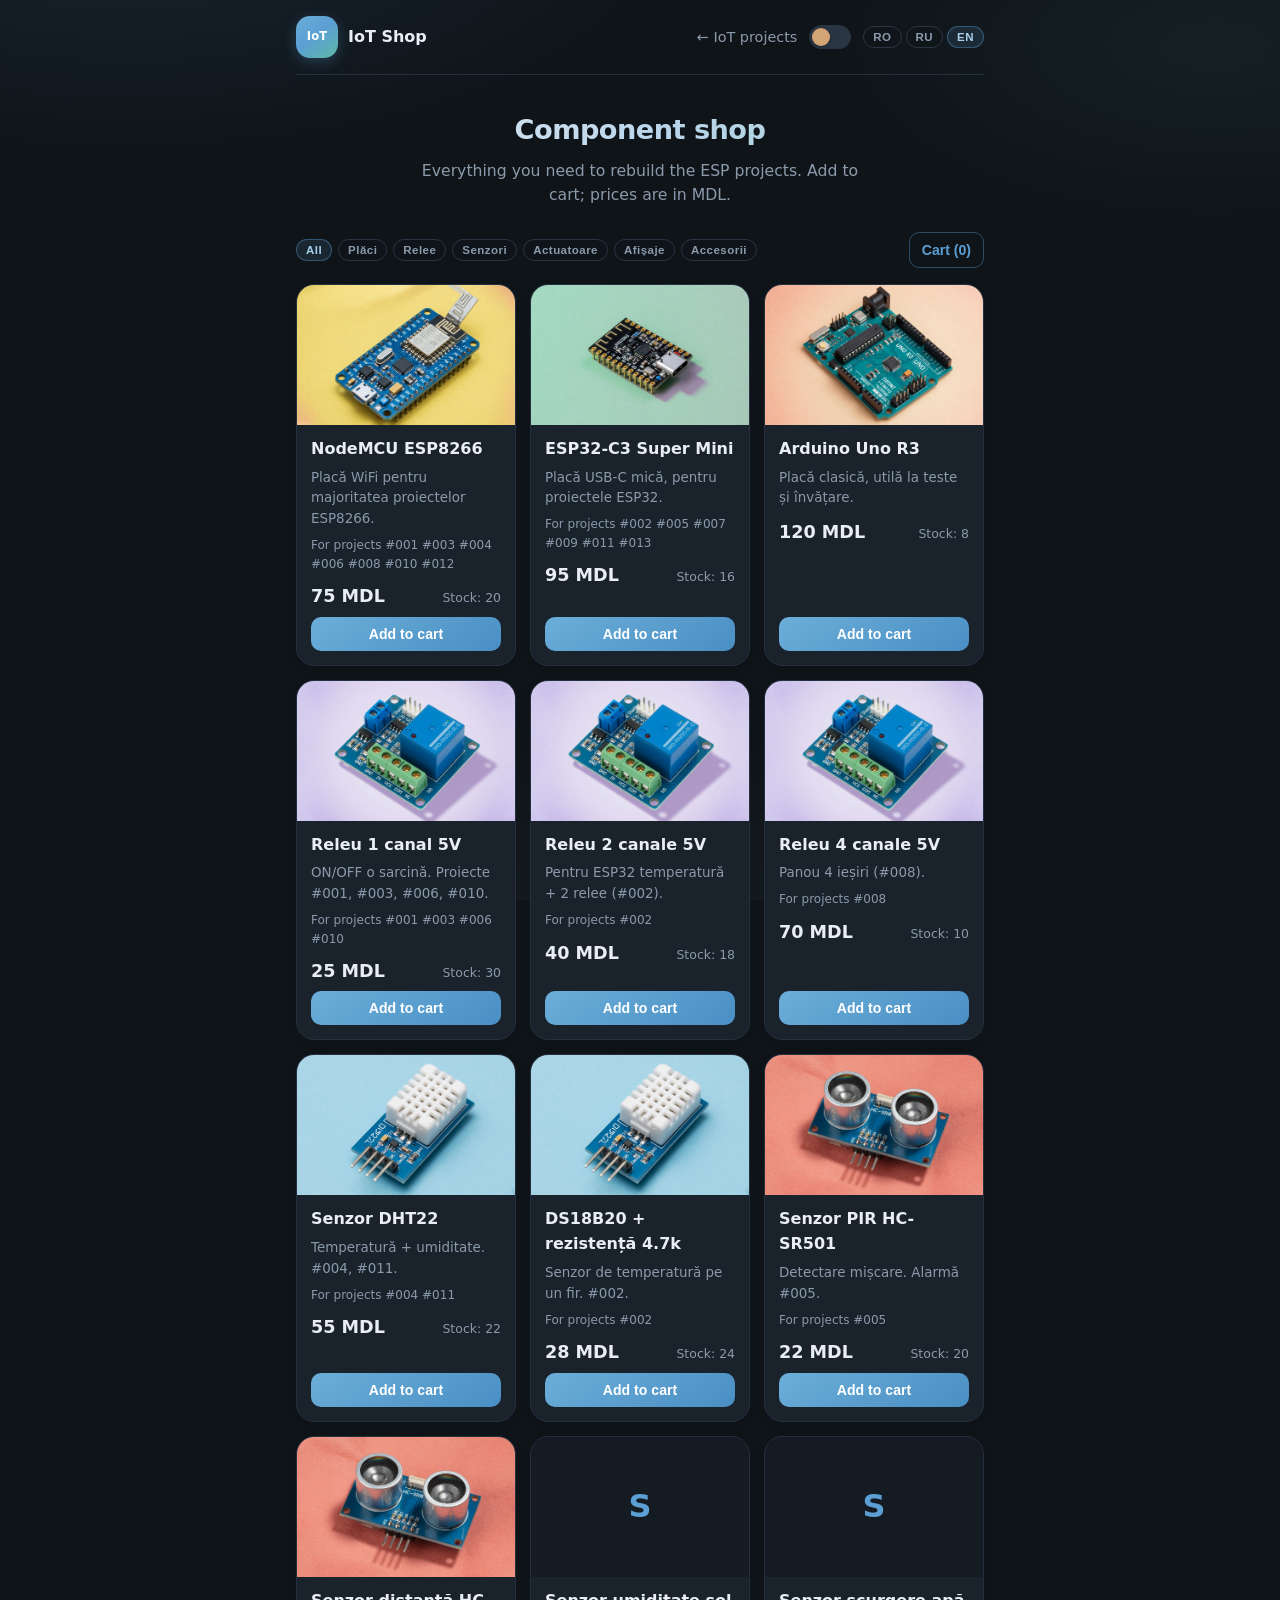
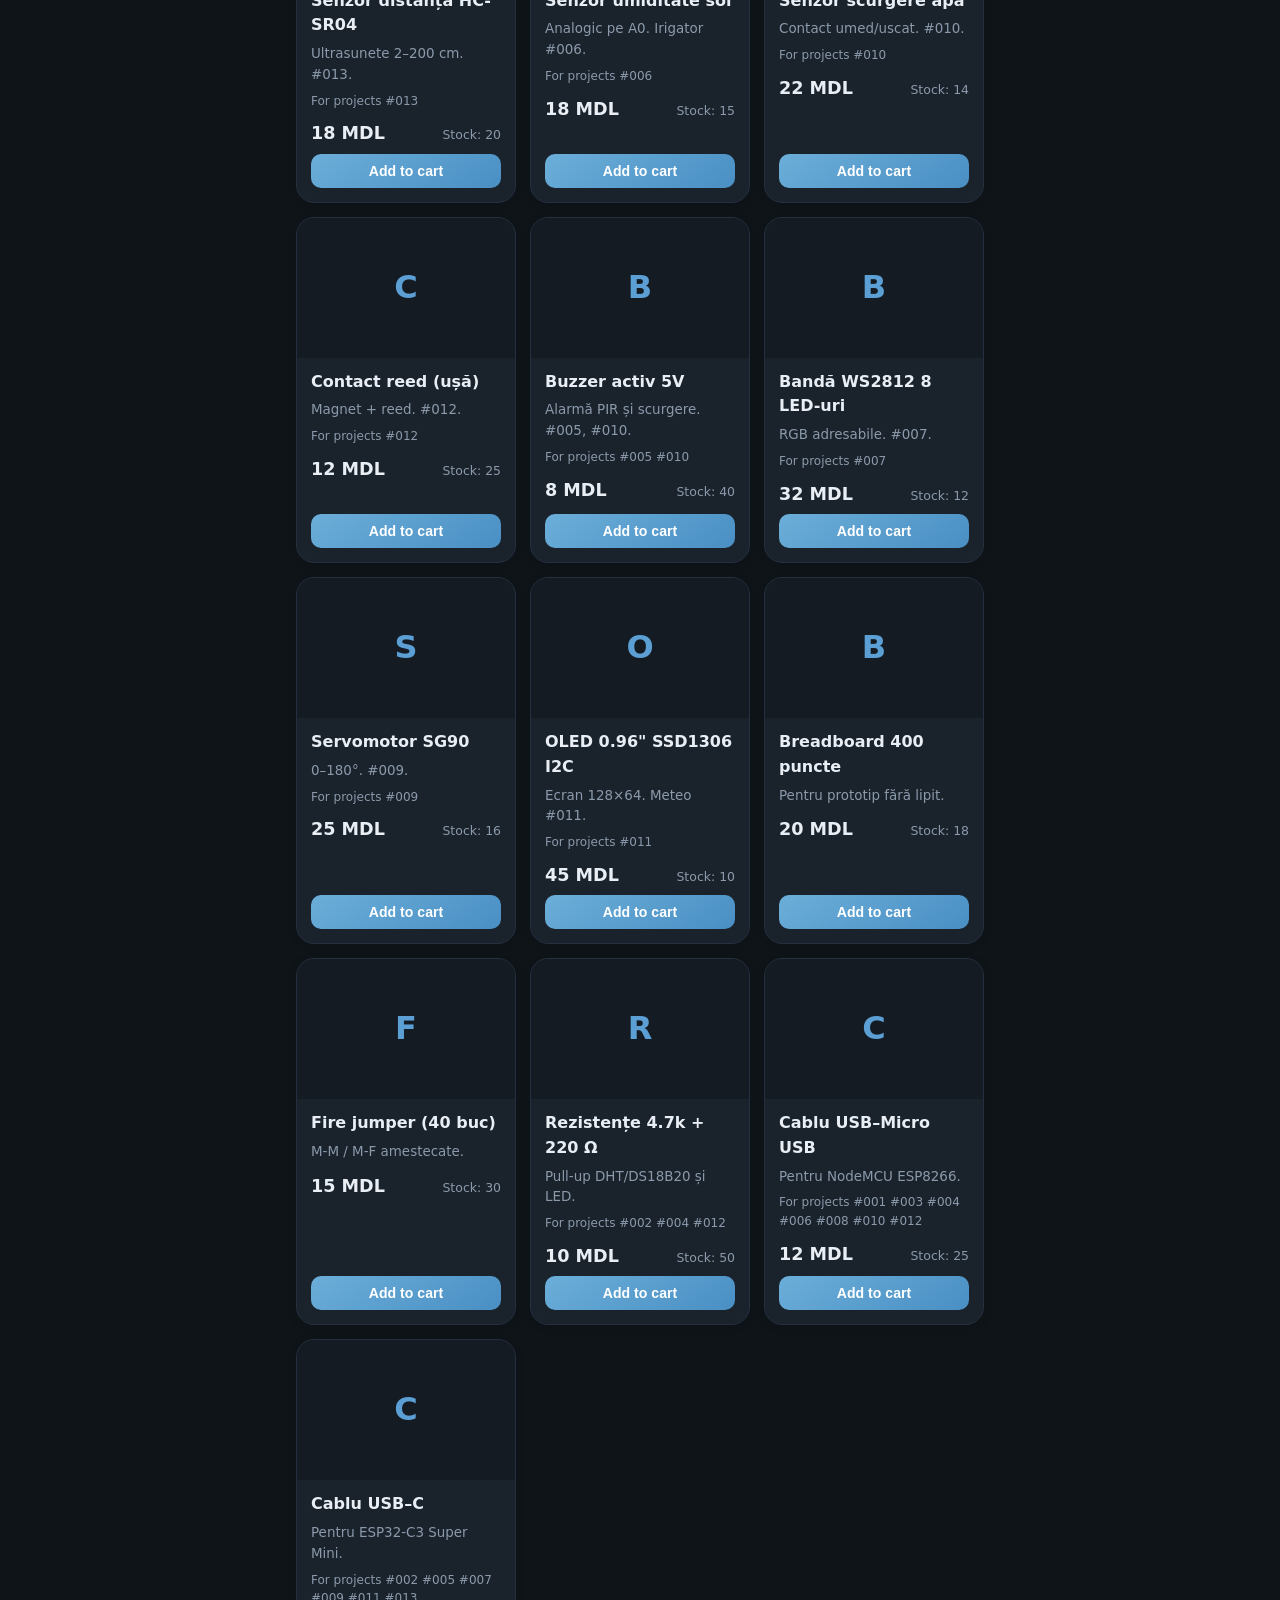
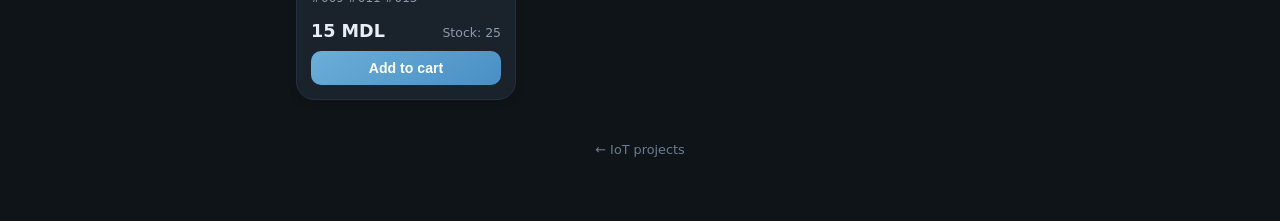
==== shop/index.html @ 01d24951 "Magazin componente: pagina shop, cos, preturi din Manager" ====
<!DOCTYPE html>
<html lang="ro">
<head>
  <meta charset="UTF-8" />
  <meta name="viewport" content="width=device-width, initial-scale=1" />
  <title>Magazin IoT – componente ESP</title>
  <meta name="description" content="Componente pentru proiectele ESP: plăci, senzori, relee. Prețuri în MDL." />
  <link rel="stylesheet" href="../styles.css?v=6" />
  <script>
    try {
      if (localStorage.getItem("iot-theme") === "fun") {
        document.documentElement.classList.add("theme-fun");
      }
    } catch (e) {}
  </script>
</head>
<body>
  <div id="theme-decor" class="theme-decor" aria-hidden="true">
    <img class="deco d1" src="../images/theme/esp8266.jpg" alt="" />
    <img class="deco d2" src="../images/theme/arduino.jpg" alt="" />
    <img class="deco d3" src="../images/theme/dht22.jpg" alt="" />
    <img class="deco d4" src="../images/theme/esp32.jpg" alt="" />
    <img class="deco d5" src="../images/theme/relay.jpg" alt="" />
    <img class="deco d6" src="../images/theme/hcsr04.jpg" alt="" />
  </div>
  <div class="wrap">
    <header id="site-header"></header>

    <section class="hero">
      <h1 data-i18n="shopTitle">Magazin componente</h1>
      <p data-i18n="shopLead">Tot ce-ți trebuie ca să reproduci proiectele ESP. Adaugi în coș, prețurile sunt în lei (MDL).</p>
    </section>

    <div class="shop-toolbar">
      <div class="shop-cats" id="shop-cats"></div>
      <button type="button" class="btn ghost" id="btn-cart" data-i18n="shopCart">Coș (0)</button>
    </div>

    <div class="shop-grid" id="shop-grid"></div>
    <p class="num-error" id="shop-empty"></p>

    <div id="cart-panel" class="panel shop-cart hidden">
      <h2 data-i18n="shopCartTitle">Coșul tău</h2>
      <div id="cart-lines"></div>
      <p class="shop-total" id="cart-total"></p>
      <form id="order-form" class="order-form">
        <label><span data-i18n="shopName">Nume</span>
          <input type="text" id="ord-name" required autocomplete="name" />
        </label>
        <label><span data-i18n="shopPhone">Telefon</span>
          <input type="tel" id="ord-phone" required autocomplete="tel" />
        </label>
        <label><span data-i18n="shopCity">Oraș</span>
          <input type="text" id="ord-city" required autocomplete="address-level2" />
        </label>
        <label class="full"><span data-i18n="shopNote">Notă (opțional)</span>
          <textarea id="ord-note" rows="2"></textarea>
        </label>
        <p class="num-hint" data-i18n="shopPayHint">Plata online reală urmează. Acum comanda se înregistrează și te contactăm.</p>
        <button type="submit" class="btn" data-i18n="shopOrder">Trimite comanda</button>
      </form>
      <p class="num-hint" id="order-ok" hidden></p>
    </div>

    <p class="foot">
      <a href="../" data-i18n="shopBack">← Proiecte IoT</a>
    </p>
  </div>

  <script src="../shop-data.js"></script>
  <script src="../i18n.js"></script>
  <script src="shop.js"></script>
</body>
</html>
---- styles.css ----
:root {
  /* Paletă calmă, placută — slate + teal + sage */
  --bg: #0f1419;
  --bg-soft: #141b22;
  --card: #1a222c;
  --card-hover: #1f2936;
  --border: #2a3544;
  --border-soft: #243040;
  --text: #e8eef4;
  --muted: #8b9aab;
  --accent: #5b9fd4;
  --accent-soft: rgba(91, 159, 212, 0.14);
  --accent-strong: #4a8fc4;
  --teal: #5eb8a8;
  --sage: #8fbc8f;
  --amber: #d4a574;
  --pink: #d4849a;
  --green: #6bbf8a;
  --radius: 18px;
  --shadow: 0 8px 28px rgba(0, 0, 0, 0.22);
  font-family: "Segoe UI", system-ui, -apple-system, sans-serif;
}

* { box-sizing: border-box; }
html, body {
  margin: 0;
  padding: 0;
  max-width: 100%;
  overflow-x: hidden;
}

body {
  background: var(--bg);
  color: var(--text);
  line-height: 1.55;
  min-height: 100vh;
  /* fundal lin — două nuanțe foarte blânde */
  background-image:
    radial-gradient(ellipse 80% 50% at 10% -10%, rgba(91, 159, 212, 0.12), transparent 55%),
    radial-gradient(ellipse 60% 40% at 95% 5%, rgba(94, 184, 168, 0.08), transparent 50%),
    radial-gradient(ellipse 50% 35% at 50% 100%, rgba(143, 188, 143, 0.05), transparent 55%);
  background-attachment: fixed;
}

a { color: var(--accent); text-decoration: none; }
a:hover { text-decoration: underline; }

.wrap {
  max-width: 720px;
  width: 100%;
  margin: 0 auto;
  padding: 0 16px 48px;
  position: relative;
}

/* Header */
.top {
  display: flex;
  align-items: center;
  justify-content: space-between;
  gap: 12px;
  padding: 16px 0;
  border-bottom: 1px solid var(--border-soft);
  margin-bottom: 22px;
}
.brand {
  display: flex;
  align-items: center;
  gap: 10px;
  color: inherit;
  font-weight: 700;
  text-decoration: none;
}
.brand:hover { text-decoration: none; }
.logo {
  width: 42px;
  height: 42px;
  border-radius: 14px;
  display: grid;
  place-items: center;
  font-size: 0.72rem;
  font-weight: 800;
  letter-spacing: 0.02em;
  background: linear-gradient(145deg, #6baed9 0%, #5b9fd4 45%, #5eb8a8 100%);
  color: #fff;
  box-shadow: 0 4px 14px rgba(91, 159, 212, 0.28);
}
.back-link { color: var(--muted); font-size: 0.9rem; }
.shop-nav {
  font-size: 0.86rem;
  font-weight: 700;
  color: var(--accent);
  text-decoration: none;
}
.shop-nav:hover { text-decoration: underline; }
.top-right {
  display: flex;
  align-items: center;
  gap: 12px;
  flex-wrap: wrap;
  justify-content: flex-end;
}
.lang-switch {
  display: flex;
  gap: 4px;
}
.lang-btn {
  border: 1px solid var(--border);
  background: rgba(15, 20, 25, 0.45);
  color: var(--muted);
  border-radius: 999px;
  padding: 4px 9px;
  font-size: 0.72rem;
  font-weight: 750;
  letter-spacing: 0.04em;
  cursor: pointer;
}
.lang-btn:hover { color: var(--text); border-color: rgba(91, 159, 212, 0.4); }
.lang-btn.is-on {
  color: #a8cfe8;
  background: var(--accent-soft);
  border-color: rgba(91, 159, 212, 0.4);
}

/* Întrerupător temă */
.theme-switch {
  border: 0;
  background: transparent;
  padding: 0;
  cursor: pointer;
  flex-shrink: 0;
}
.theme-switch-track {
  display: block;
  width: 42px;
  height: 24px;
  border-radius: 999px;
  background: #2a3544;
  border: 1px solid var(--border);
  position: relative;
  transition: background 0.2s, border-color 0.2s;
}
.theme-switch-knob {
  position: absolute;
  top: 2px;
  left: 2px;
  width: 18px;
  height: 18px;
  border-radius: 50%;
  background: #d4a574;
  box-shadow: 0 1px 4px rgba(0, 0, 0, 0.25);
  transition: transform 0.2s, background 0.2s;
}
.theme-switch[aria-pressed="true"] .theme-switch-track {
  background: #f2b84b;
  border-color: #e09a2b;
}
.theme-switch[aria-pressed="true"] .theme-switch-knob {
  transform: translateX(18px);
  background: #fff8e7;
}

/* Foto decorative — doar tema veselă */
.theme-decor {
  display: none;
  pointer-events: none;
}
html.theme-fun .theme-decor { display: block; }
.theme-decor .deco {
  position: fixed;
  width: 118px;
  height: 118px;
  object-fit: cover;
  border-radius: 22px;
  box-shadow: 0 10px 24px rgba(80, 40, 10, 0.18);
  border: 3px solid rgba(255, 255, 255, 0.85);
  z-index: 0;
  opacity: 0.92;
}
.deco.d1 { top: 86px; left: 18px; transform: rotate(-11deg); }
.deco.d2 { top: 38%; left: 10px; transform: rotate(8deg); }
.deco.d3 { bottom: 48px; left: 28px; transform: rotate(-6deg); }
.deco.d4 { top: 92px; right: 16px; transform: rotate(10deg); }
.deco.d5 { top: 42%; right: 12px; transform: rotate(-9deg); }
.deco.d6 { bottom: 40px; right: 22px; transform: rotate(7deg); }
.wrap { z-index: 1; }

/* ── Hub hero ── */
.hero {
  text-align: center;
  padding: 12px 0 6px;
  position: relative;
}
.hero h1 {
  margin: 0 0 8px;
  font-size: 1.7rem;
  font-weight: 750;
  letter-spacing: -0.02em;
  background: linear-gradient(120deg, #e8eef4 0%, #b8d4ea 55%, #a8d8ce 100%);
  -webkit-background-clip: text;
  background-clip: text;
  color: transparent;
}
@supports not (background-clip: text) {
  .hero h1 { color: var(--text); background: none; }
}
.hero p {
  margin: 0 auto 18px;
  color: var(--muted);
  font-size: 0.98rem;
  max-width: 28em;
  line-height: 1.55;
}

/* Number box */
.num-box {
  background: linear-gradient(180deg, var(--card) 0%, var(--bg-soft) 100%);
  border: 1px solid var(--border-soft);
  border-radius: 22px;
  padding: 20px 16px 16px;
  margin: 0 auto 26px;
  max-width: 420px;
  width: 100%;
  box-shadow: var(--shadow);
}
.num-box label {
  display: block;
  font-size: 0.85rem;
  color: var(--muted);
  margin-bottom: 10px;
  text-align: center;
}
.num-row {
  display: flex;
  gap: 10px;
  align-items: stretch;
}
.num-row input {
  flex: 1;
  min-width: 0;
  font-size: 1.55rem;
  font-weight: 700;
  letter-spacing: 0.14em;
  text-align: center;
  padding: 14px 12px;
  border-radius: 14px;
  border: 1px solid var(--border);
  background: rgba(15, 20, 25, 0.65);
  color: var(--text);
  outline: none;
  transition: border-color 0.15s, box-shadow 0.15s;
}
.num-row input:focus {
  border-color: var(--accent);
  box-shadow: 0 0 0 3px var(--accent-soft);
}
.num-row input::placeholder { color: #4a5a6a; letter-spacing: 0.14em; }
.num-row button {
  min-width: 110px;
  border: 0;
  border-radius: 14px;
  background: linear-gradient(145deg, #6baed9, var(--accent-strong));
  color: #fff;
  font-weight: 700;
  font-size: 1rem;
  cursor: pointer;
  padding: 0 16px;
  box-shadow: 0 4px 14px rgba(91, 159, 212, 0.25);
  transition: filter 0.15s, transform 0.12s;
}
.num-row button:hover { filter: brightness(1.06); }
.num-row button:active { transform: scale(0.98); }
.num-hint {
  margin: 12px 0 0;
  text-align: center;
  font-size: 0.82rem;
  color: #6b7c8e;
}
.num-error {
  margin: 10px 0 0;
  text-align: center;
  color: var(--pink);
  font-size: 0.9rem;
  display: none;
}
.num-error.show { display: block; }

/* Project cards */
.section-title {
  display: flex;
  align-items: center;
  gap: 10px;
  font-size: 0.78rem;
  text-transform: uppercase;
  letter-spacing: 0.1em;
  color: var(--muted);
  margin: 4px 0 14px;
}
.section-title::after {
  content: "";
  flex: 1;
  height: 1px;
  background: linear-gradient(90deg, var(--border), transparent);
}

.list { display: flex; flex-direction: column; gap: 12px; }

.card {
  display: flex;
  gap: 14px;
  align-items: flex-start;
  padding: 15px 16px;
  background: var(--card);
  border: 1px solid var(--border-soft);
  border-radius: var(--radius);
  color: inherit;
  text-decoration: none;
  transition: border-color 0.18s, transform 0.18s, background 0.18s, box-shadow 0.18s;
  box-shadow: 0 2px 10px rgba(0, 0, 0, 0.12);
}
.card:hover {
  border-color: rgba(91, 159, 212, 0.35);
  background: var(--card-hover);
  transform: translateY(-2px);
  box-shadow: 0 8px 22px rgba(0, 0, 0, 0.18);
  text-decoration: none;
}
.badge-num {
  flex-shrink: 0;
  min-width: 52px;
  height: 52px;
  border-radius: 14px;
  display: grid;
  place-items: center;
  font-weight: 800;
  font-size: 0.92rem;
  background: linear-gradient(160deg, rgba(91, 159, 212, 0.18), rgba(94, 184, 168, 0.1));
  color: #a8cfe8;
  border: 1px solid rgba(91, 159, 212, 0.25);
}
.card-body { flex: 1; min-width: 0; }
.card h2 {
  margin: 0 0 4px;
  font-size: 1.02rem;
  font-weight: 650;
  color: var(--text);
}
.card p { margin: 0; color: var(--muted); font-size: 0.88rem; }
.card .meta {
  margin-top: 8px;
  display: flex;
  flex-wrap: wrap;
  gap: 6px;
  align-items: center;
}
.tag-pill {
  display: inline-block;
  font-size: 0.72rem;
  font-weight: 600;
  padding: 3px 9px;
  border-radius: 999px;
  background: rgba(94, 184, 168, 0.1);
  color: #9ecfc4;
  border: 1px solid rgba(94, 184, 168, 0.18);
}
.tag-pill.board {
  background: var(--accent-soft);
  color: #a8cfe8;
  border-color: rgba(91, 159, 212, 0.2);
}

/* Project page */
.proj-head { margin-bottom: 16px; }
.proj-num {
  display: inline-block;
  font-size: 0.8rem;
  font-weight: 800;
  letter-spacing: 0.06em;
  color: #a8cfe8;
  background: var(--accent-soft);
  border: 1px solid rgba(91, 159, 212, 0.25);
  padding: 5px 12px;
  border-radius: 999px;
  margin-bottom: 10px;
}
.proj-head h1 { margin: 0 0 6px; font-size: 1.45rem; }
.proj-head .sub { margin: 0; color: var(--muted); }

.panel {
  background: var(--card);
  border: 1px solid var(--border-soft);
  border-radius: var(--radius);
  padding: 14px 16px;
  margin-bottom: 12px;
  box-shadow: 0 2px 10px rgba(0, 0, 0, 0.1);
}
.panel h2 {
  margin: 0 0 10px;
  font-size: 1.02rem;
  color: #d0dbe6;
}
.schema-img-wrap {
  margin: 0 0 12px;
  border-radius: 12px;
  overflow: hidden;
  border: 1px solid var(--border);
  background: #0f1419;
}
.schema-img {
  display: block;
  width: 100%;
  max-height: 420px;
  object-fit: contain;
  background: #0f1419;
}
.panel h3 {
  margin: 14px 0 8px;
  font-size: 0.92rem;
  color: #c5d0db;
}

table {
  width: 100%;
  border-collapse: collapse;
  font-size: 0.88rem;
}
th, td {
  border: 1px solid var(--border);
  padding: 8px 10px;
  text-align: left;
}
th { background: rgba(15, 20, 25, 0.55); color: #c5d0db; }
code, td code { color: #8ec8e8; font-size: 0.86rem; }

.steps { list-style: none; padding: 0; margin: 0; counter-reset: s; }
.steps li {
  counter-increment: s;
  position: relative;
  padding: 10px 10px 10px 44px;
  margin: 6px 0;
  background: rgba(15, 20, 25, 0.45);
  border: 1px solid var(--border-soft);
  border-radius: 12px;
  color: var(--muted);
  font-size: 0.9rem;
}
.steps li::before {
  content: counter(s);
  position: absolute;
  left: 10px;
  top: 50%;
  transform: translateY(-50%);
  width: 24px;
  height: 24px;
  border-radius: 50%;
  background: linear-gradient(145deg, #6baed9, var(--accent-strong));
  color: #fff;
  font-size: 12px;
  font-weight: 700;
  display: grid;
  place-items: center;
}

.note {
  margin-top: 10px;
  padding: 8px 12px;
  border-left: 3px solid var(--accent);
  background: var(--accent-soft);
  border-radius: 0 10px 10px 0;
  color: var(--muted);
  font-size: 0.88rem;
}
.warn {
  border-left-color: var(--pink);
  background: rgba(212, 132, 154, 0.1);
}

.code-head {
  display: flex;
  justify-content: space-between;
  align-items: center;
  gap: 8px;
  flex-wrap: wrap;
  margin-bottom: 8px;
}
.btn {
  border: 0;
  border-radius: 10px;
  padding: 9px 12px;
  font-weight: 700;
  cursor: pointer;
  background: linear-gradient(145deg, #6baed9, var(--accent-strong));
  color: #fff;
  font-size: 0.88rem;
}
.btn:hover { filter: brightness(1.06); }
.btn.ghost {
  background: transparent;
  border: 1px solid rgba(91, 159, 212, 0.4);
  color: var(--accent);
}
pre {
  margin: 0;
  background: #0a0e12;
  border: 1px solid var(--border);
  border-radius: 12px;
  padding: 12px;
  overflow-x: auto;
  font-size: 0.75rem;
  line-height: 1.45;
  color: #c5d0db;
  max-height: 420px;
}
.tabs { display: flex; gap: 8px; flex-wrap: wrap; margin-bottom: 10px; }
.tab {
  border: 1px solid var(--border);
  background: rgba(15, 20, 25, 0.5);
  color: var(--muted);
  border-radius: 999px;
  padding: 7px 12px;
  font-weight: 600;
  font-size: 0.84rem;
  cursor: pointer;
}
.tab.active {
  border-color: var(--accent);
  color: #a8cfe8;
  background: var(--accent-soft);
}
.hidden { display: none !important; }
.view { display: none; }
.view.active { display: block; }

.foot {
  margin-top: 32px;
  text-align: center;
  color: #5a6b7c;
  font-size: 0.8rem;
  padding-top: 8px;
}
.foot a { color: #6b7c8e; }
.foot a:hover { color: var(--accent); }
.foot-sep { opacity: 0.7; }

.admin-box .num-row input {
  letter-spacing: 0.08em;
  font-size: 1.15rem;
  font-weight: 600;
  text-align: left;
  padding-left: 16px;
}

/* Flash pe ESP — panou vizibil sus pe pagina proiectului */
.flash-panel {
  border: 1px solid rgba(94, 184, 168, 0.35) !important;
  background: linear-gradient(
    160deg,
    rgba(94, 184, 168, 0.12) 0%,
    var(--card) 55%
  ) !important;
  margin-bottom: 16px;
}
.flash-panel h2 {
  color: #b8e6dc !important;
  font-size: 1.1rem !important;
}
.flash-panel .flash-note {
  margin: 0 0 12px;
  color: var(--muted);
  font-size: 0.9rem;
  line-height: 1.5;
}
.flash-panel.flash-missing {
  border-style: dashed !important;
  border-color: var(--border) !important;
  background: var(--card) !important;
  opacity: 0.95;
}
.flash-meta {
  display: flex;
  flex-wrap: wrap;
  gap: 8px;
  margin-bottom: 14px;
}
.flash-actions {
  display: flex;
  flex-wrap: wrap;
  gap: 14px;
  align-items: stretch;
  margin-top: 4px;
}
.flash-action-main {
  flex: 1 1 220px;
  min-width: 200px;
}
.driver-box {
  flex: 1 1 240px;
  min-width: 220px;
  padding: 12px 14px;
  border-radius: 14px;
  border: 1px solid rgba(91, 159, 212, 0.28);
  background: rgba(15, 20, 25, 0.4);
}
.driver-kicker {
  font-size: 0.72rem;
  text-transform: uppercase;
  letter-spacing: 0.06em;
  color: #8b9aab;
  margin-bottom: 4px;
}
.driver-title {
  font-weight: 750;
  font-size: 1rem;
  color: #d0e8f6;
}
.driver-board {
  margin: 4px 0 0;
  font-size: 0.82rem;
  color: #9ecfc4;
}
.driver-hint {
  margin: 8px 0 10px;
  font-size: 0.82rem;
  color: var(--muted);
  line-height: 1.45;
}
a.driver-btn {
  display: inline-block;
  margin: 0 0 8px;
  text-decoration: none;
}
a.driver-btn:hover {
  text-decoration: none;
}
.driver-ok {
  margin: 0 0 8px;
  font-size: 0.86rem;
  color: #9ecfc4;
}
.driver-alts {
  margin: 8px 0 0;
  font-size: 0.78rem;
  color: #6b7c8e;
  line-height: 1.45;
}
.driver-alts a {
  color: var(--accent);
}

.flash-install-host {
  margin: 10px 0 6px;
  min-height: 48px;
}
.flash-btn,
esp-web-install-button {
  display: inline-block;
}
button.flash-btn,
.flash-btn {
  min-width: 200px;
  padding: 14px 22px !important;
  font-size: 1.05rem !important;
  font-weight: 800 !important;
  border: 0 !important;
  border-radius: 14px !important;
  color: #042f2e !important;
  background: linear-gradient(145deg, #7dd3c4, #5eb8a8) !important;
  box-shadow: 0 6px 18px rgba(94, 184, 168, 0.35) !important;
  cursor: pointer;
}
button.flash-btn:hover,
.flash-btn:hover {
  filter: brightness(1.06);
}
button.flash-btn:disabled {
  opacity: 0.65;
  cursor: wait;
}
.flash-hint {
  margin: 10px 0 0;
  font-size: 0.84rem;
  color: #6b7c8e;
}
.flash-dl {
  margin: 10px 0 0;
  font-size: 0.82rem;
  color: #6b7c8e;
}
.flash-dl a {
  color: var(--teal);
}
.tag-pill.flash-badge {
  background: rgba(94, 184, 168, 0.16);
  color: #9ecfc4;
  border-color: rgba(94, 184, 168, 0.35);
}
/* esp-web-tools custom element */
esp-web-install-button {
  display: inline-block;
}
esp-web-install-button button[slot="activate"] {
  cursor: pointer;
}

/* Temă veselă — paletă caldă + foto în jur */
html.theme-fun {
  --bg: #fff4e4;
  --bg-soft: #ffe7c8;
  --card: #fffaf2;
  --card-hover: #fff1dc;
  --border: #d9a56a;
  --border-soft: #e8bc86;
  --text: #1a120c;
  --muted: #3d2a20;
  --accent: #9a3412;
  --accent-soft: rgba(154, 52, 18, 0.12);
  --accent-strong: #7c2d12;
  --teal: #0f766e;
  --sage: #3f6212;
  --amber: #b45309;
  --pink: #9d174d;
  --green: #166534;
  --shadow: 0 8px 24px rgba(80, 40, 10, 0.14);
}
html.theme-fun body {
  background-image:
    radial-gradient(ellipse 70% 45% at 8% 0%, rgba(255, 186, 80, 0.28), transparent 55%),
    radial-gradient(ellipse 55% 40% at 96% 8%, rgba(255, 140, 160, 0.16), transparent 50%),
    radial-gradient(ellipse 50% 35% at 50% 100%, rgba(120, 210, 180, 0.16), transparent 55%);
  background-attachment: scroll;
  color: var(--text);
}
html.theme-fun .hero h1 {
  background: none;
  -webkit-background-clip: unset;
  background-clip: unset;
  color: #1a120c;
}
html.theme-fun .hero p,
html.theme-fun .num-box label,
html.theme-fun .num-hint,
html.theme-fun .back-link,
html.theme-fun .card p,
html.theme-fun .proj-head .sub,
html.theme-fun .note {
  color: #3d2a20;
}
html.theme-fun .logo {
  background: linear-gradient(145deg, #c2410c 0%, #9a3412 55%, #9d174d 100%);
  color: #fff;
  box-shadow: 0 4px 14px rgba(154, 52, 18, 0.35);
}
html.theme-fun .lang-btn {
  background: #fffaf2;
  color: #3d2a20;
  border-color: #d9a56a;
}
html.theme-fun .lang-btn.is-on {
  color: #7c2d12;
  background: #ffedd5;
  border-color: #9a3412;
  font-weight: 800;
}
html.theme-fun .num-row input {
  color: #1a120c;
  background: #fff;
  border-color: #c9843e;
}
html.theme-fun .num-row input::placeholder { color: #6b5344; }
html.theme-fun .num-row button {
  background: linear-gradient(145deg, #c2410c, #9a3412);
  color: #fff;
  box-shadow: 0 4px 14px rgba(154, 52, 18, 0.28);
}
html.theme-fun .badge-num {
  background: #ffedd5;
  color: #7c2d12;
  border-color: #c2410c;
  font-weight: 800;
}
html.theme-fun .card h2 { color: #1a120c; }
html.theme-fun .tag-pill {
  background: #ccfbf1;
  color: #115e59;
  border-color: #0f766e;
}
html.theme-fun .tag-pill.board {
  background: #ffedd5;
  color: #7c2d12;
  border-color: #c2410c;
}
html.theme-fun .tag-pill.flash-badge {
  background: #d1fae5;
  color: #14532d;
  border-color: #166534;
}
html.theme-fun .card:hover {
  border-color: #9a3412;
}
html.theme-fun .proj-num {
  color: #7c2d12;
  background: #ffedd5;
  border-color: #c2410c;
}
html.theme-fun .proj-head h1,
html.theme-fun .panel h2,
html.theme-fun .panel h3 {
  color: #1a120c;
}
html.theme-fun th {
  background: #ffedd5;
  color: #1a120c;
}
html.theme-fun td { color: #1a120c; }
html.theme-fun code,
html.theme-fun td code {
  color: #9a3412;
}
html.theme-fun .steps li {
  background: #fff7ed;
  color: #1a120c;
  border-color: #e8bc86;
}
html.theme-fun .foot,
html.theme-fun .foot a {
  color: #3d2a20;
}
html.theme-fun .foot a:hover { color: #9a3412; }
html.theme-fun .section-title { color: #3d2a20; }
html.theme-fun .flash-panel h2 { color: #115e59 !important; }
html.theme-fun .flash-note,
html.theme-fun .flash-hint,
html.theme-fun .flash-dl { color: #3d2a20; }
html.theme-fun .tab {
  background: #fffaf2;
  color: #3d2a20;
}
html.theme-fun .tab.active {
  color: #7c2d12;
  background: #ffedd5;
}

@media (max-width: 960px) {
  .theme-decor .deco {
    width: 76px;
    height: 76px;
    opacity: 0.6;
  }
  .deco.d2, .deco.d5 { display: none; }
}

/* Telefon: căsuță îngustă, centrată; număr și Deschide pe coloană */
@media (max-width: 560px) {
  body { background-attachment: scroll; }
  .wrap { padding-left: 16px; padding-right: 16px; }
  .top {
    flex-wrap: wrap;
    gap: 8px;
  }
  .back-link { font-size: 0.8rem; }
  .hero h1 { font-size: 1.4rem; }
  .hero p { font-size: 0.9rem; margin-bottom: 14px; }
  .num-box {
    max-width: 280px;
    padding: 14px 12px 12px;
    border-radius: 16px;
  }
  .num-row {
    flex-direction: column;
    gap: 8px;
  }
  .num-row input {
    width: 100%;
    font-size: 1.2rem;
    letter-spacing: 0.08em;
    padding: 12px 10px;
  }
  .num-row button {
    width: 100%;
    min-width: 0;
    min-height: 44px;
    padding: 10px 14px;
    font-size: 0.95rem;
  }
  .num-hint {
    font-size: 0.75rem;
    line-height: 1.45;
    padding: 0;
  }
  .admin-box {
    max-width: 280px;
  }
  .admin-box .num-row input {
    text-align: left;
    letter-spacing: 0.04em;
    font-size: 1rem;
  }
  .theme-decor .deco {
    width: 64px;
    height: 64px;
    border-width: 2px;
    border-radius: 14px;
    opacity: 0.55;
  }
  .deco.d1 { top: 72px; left: -10px; }
  .deco.d2 { display: none; }
  .deco.d3 { bottom: 16px; left: -8px; }
  .deco.d4 { top: 72px; right: -10px; }
  .deco.d5 { display: none; }
  .deco.d6 { bottom: 16px; right: -8px; }
}

/* Magazin */
.shop-toolbar {
  display: flex;
  align-items: center;
  justify-content: space-between;
  gap: 10px;
  flex-wrap: wrap;
  margin: 0 0 16px;
}
.shop-cats { display: flex; flex-wrap: wrap; gap: 6px; }
.shop-grid {
  display: grid;
  grid-template-columns: repeat(auto-fill, minmax(220px, 1fr));
  gap: 14px;
  margin-bottom: 22px;
}
.shop-card {
  background: var(--card);
  border: 1px solid var(--border-soft);
  border-radius: var(--radius);
  overflow: hidden;
  box-shadow: 0 2px 10px rgba(0, 0, 0, 0.1);
  display: flex;
  flex-direction: column;
}
.shop-img {
  width: 100%;
  height: 140px;
  object-fit: cover;
  background: var(--bg-soft);
  display: block;
}
.shop-img-ph {
  display: grid;
  place-items: center;
  font-size: 2rem;
  font-weight: 800;
  color: var(--accent);
}
.shop-card-body { padding: 12px 14px 14px; display: flex; flex-direction: column; gap: 6px; flex: 1; }
.shop-card-body h2 { margin: 0; font-size: 1rem; }
.shop-card-body p { margin: 0; color: var(--muted); font-size: 0.84rem; }
.shop-used { font-size: 0.75rem; color: var(--muted); }
.shop-meta { display: flex; justify-content: space-between; align-items: baseline; gap: 8px; margin-top: 4px; }
.shop-price { font-size: 1.1rem; }
.shop-stock { font-size: 0.78rem; color: var(--muted); }
.shop-card .btn { width: 100%; margin-top: auto; }
.shop-cart { margin-top: 8px; }
.cart-line {
  display: grid;
  grid-template-columns: 1fr auto auto;
  gap: 10px;
  align-items: center;
  padding: 8px 0;
  border-bottom: 1px solid var(--border-soft);
  font-size: 0.92rem;
}
.cart-qty button {
  width: 28px;
  height: 28px;
  border-radius: 8px;
  border: 1px solid var(--border);
  background: var(--bg-soft);
  color: var(--text);
  cursor: pointer;
}
.shop-total { font-weight: 800; font-size: 1.05rem; margin: 12px 0; }
.order-form {
  display: grid;
  grid-template-columns: 1fr 1fr;
  gap: 10px;
}
.order-form label { display: flex; flex-direction: column; gap: 4px; font-size: 0.82rem; color: var(--muted); }
.order-form input,
.order-form textarea {
  border: 1px solid var(--border);
  border-radius: 10px;
  padding: 10px 12px;
  background: var(--bg-soft);
  color: var(--text);
  font: inherit;
}
.order-form .full { grid-column: 1 / -1; }
.order-form .btn { grid-column: 1 / -1; }
@media (max-width: 560px) {
  .shop-grid { grid-template-columns: 1fr; }
  .order-form { grid-template-columns: 1fr; }
}

/* soft reduce motion */
@media (prefers-reduced-motion: reduce) {
  .card, .num-row button {
    transition: none;
  }
}
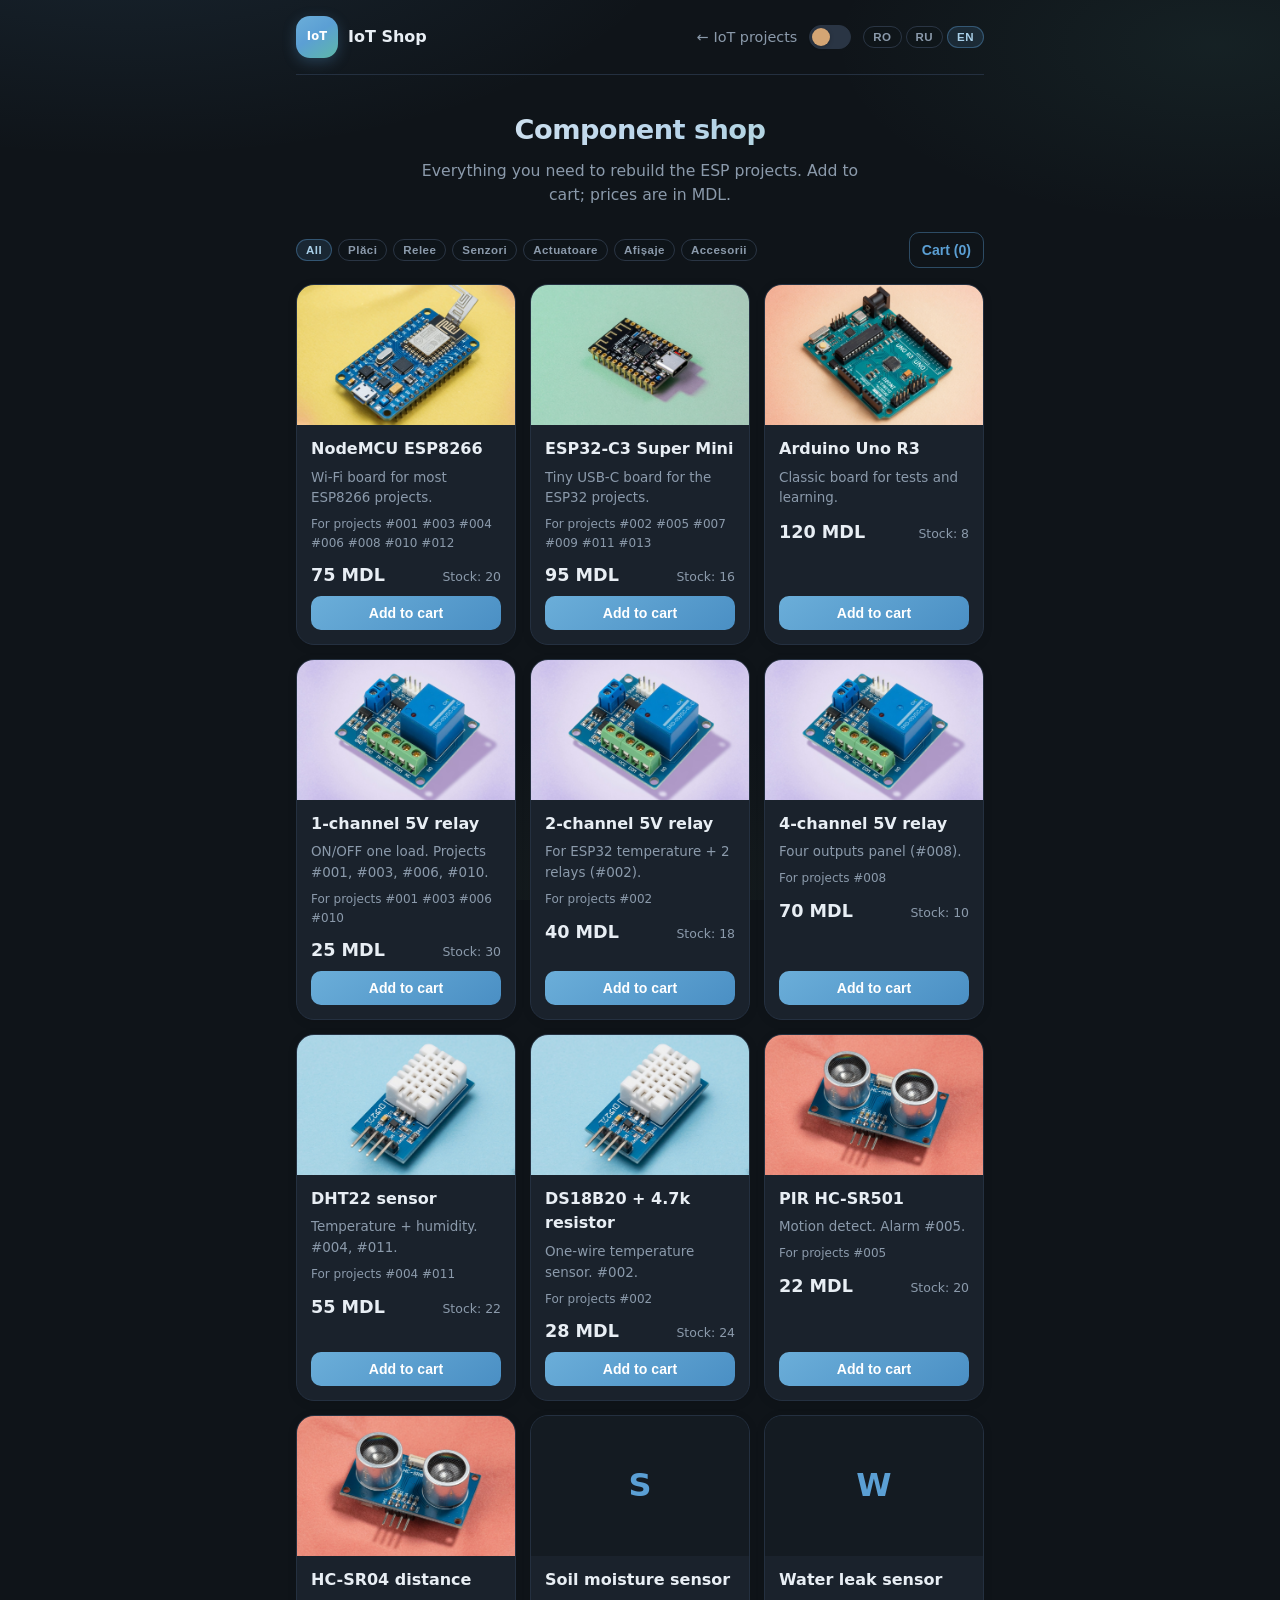
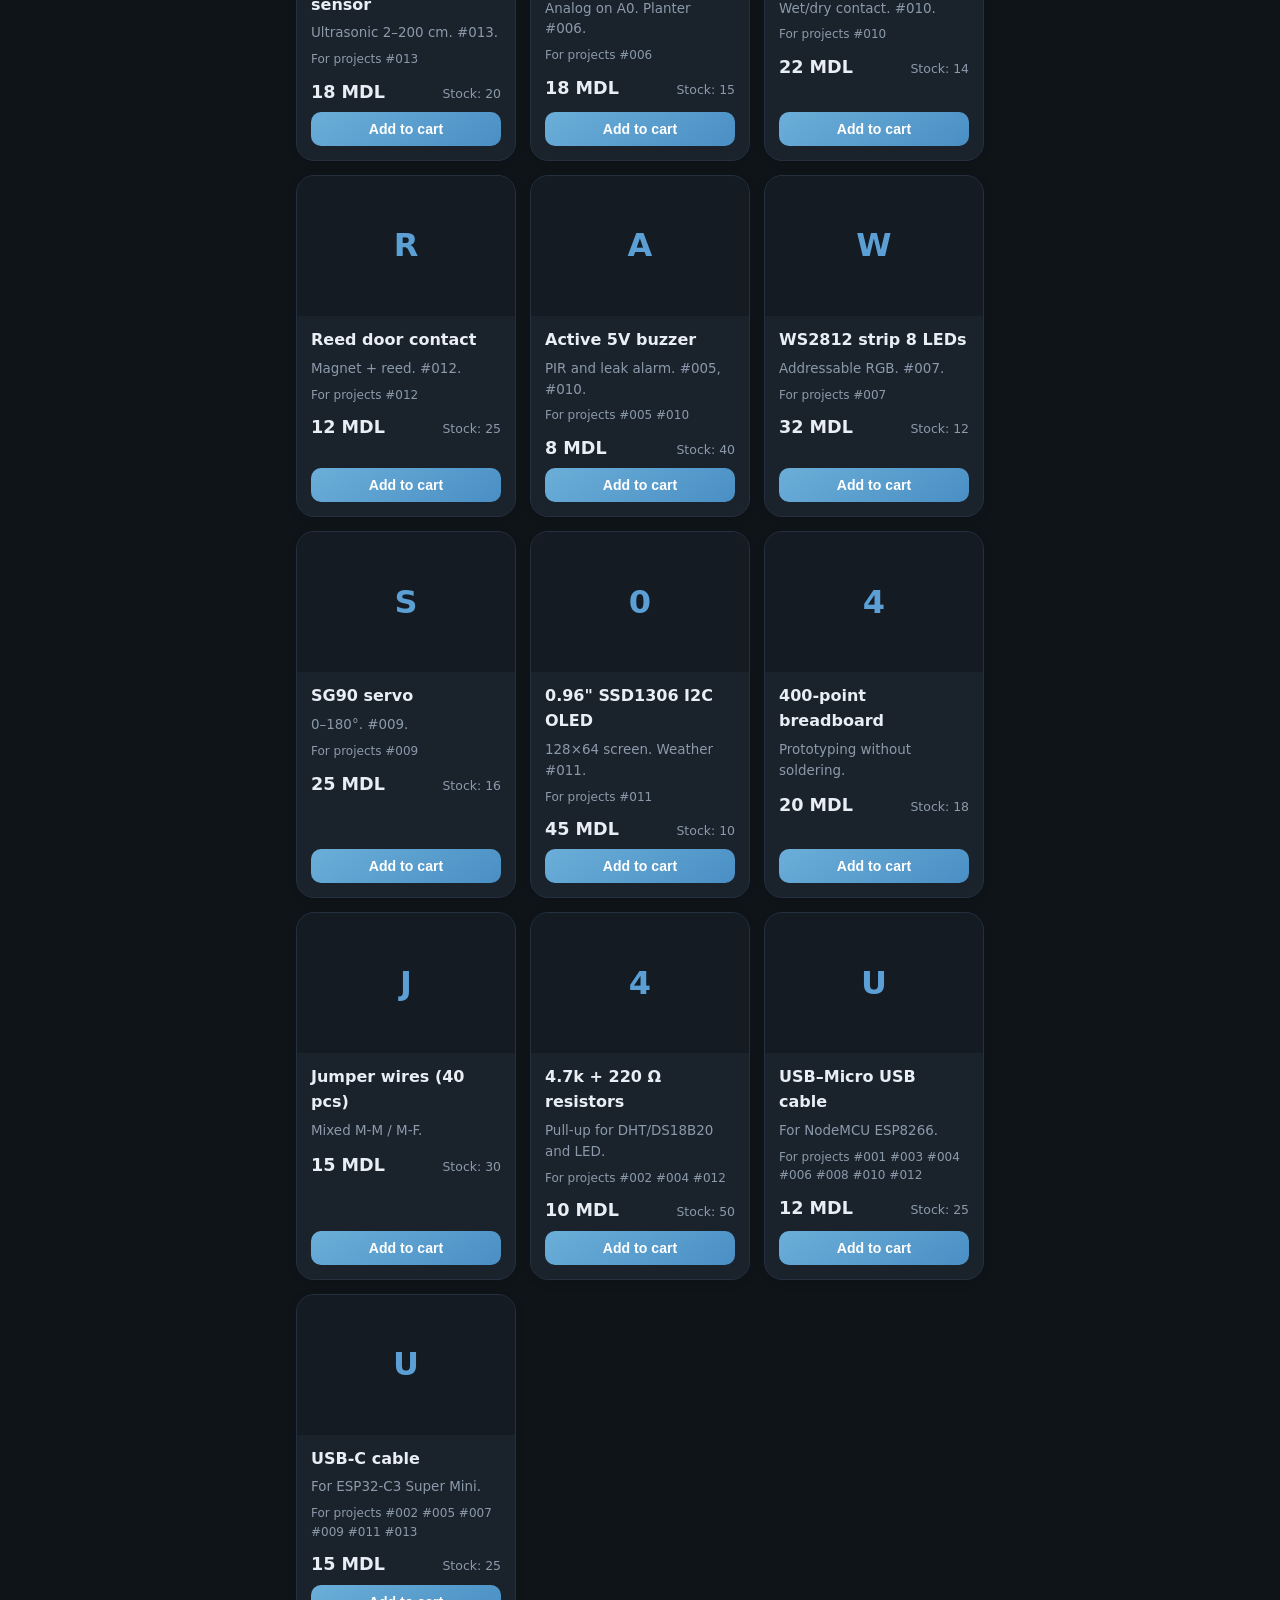
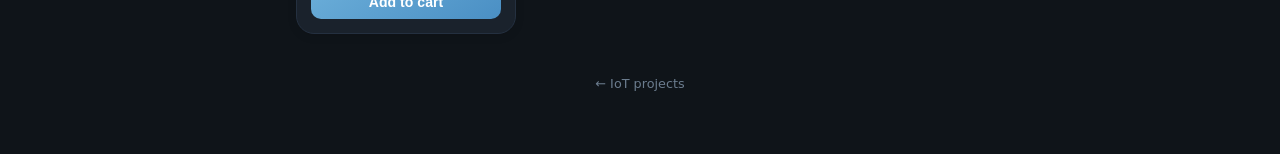
==== commit 75daebe0: "Shop: repara selectorul RO/RU/EN si tradu produsele" ====
--- a/shop/index.html
+++ b/shop/index.html
@@ -5,7 +5,7 @@
   <meta name="viewport" content="width=device-width, initial-scale=1" />
   <title>Magazin IoT – componente ESP</title>
   <meta name="description" content="Componente pentru proiectele ESP: plăci, senzori, relee. Prețuri în MDL." />
-  <link rel="stylesheet" href="../styles.css?v=6" />
+  <link rel="stylesheet" href="/styles.css?v=8" />
   <script>
     try {
       if (localStorage.getItem("iot-theme") === "fun") {
@@ -14,14 +14,14 @@
     } catch (e) {}
   </script>
 </head>
-<body>
+<body data-title-key="shopMetaTitle">
   <div id="theme-decor" class="theme-decor" aria-hidden="true">
-    <img class="deco d1" src="../images/theme/esp8266.jpg" alt="" />
-    <img class="deco d2" src="../images/theme/arduino.jpg" alt="" />
-    <img class="deco d3" src="../images/theme/dht22.jpg" alt="" />
-    <img class="deco d4" src="../images/theme/esp32.jpg" alt="" />
-    <img class="deco d5" src="../images/theme/relay.jpg" alt="" />
-    <img class="deco d6" src="../images/theme/hcsr04.jpg" alt="" />
+    <img class="deco d1" src="/images/theme/esp8266.jpg" alt="" />
+    <img class="deco d2" src="/images/theme/arduino.jpg" alt="" />
+    <img class="deco d3" src="/images/theme/dht22.jpg" alt="" />
+    <img class="deco d4" src="/images/theme/esp32.jpg" alt="" />
+    <img class="deco d5" src="/images/theme/relay.jpg" alt="" />
+    <img class="deco d6" src="/images/theme/hcsr04.jpg" alt="" />
   </div>
   <div class="wrap">
     <header id="site-header"></header>
@@ -63,12 +63,12 @@
     </div>
 
     <p class="foot">
-      <a href="../" data-i18n="shopBack">← Proiecte IoT</a>
+      <a href="/" data-i18n="shopBack">← Proiecte IoT</a>
     </p>
   </div>
 
-  <script src="../shop-data.js"></script>
-  <script src="../i18n.js"></script>
-  <script src="shop.js"></script>
+  <script src="/shop-data.js"></script>
+  <script src="/i18n.js?v=3"></script>
+  <script src="/shop/shop.js?v=2"></script>
 </body>
 </html>
--- a/styles.css
+++ b/styles.css
@@ -93,6 +93,22 @@
   text-decoration: none;
 }
 .shop-nav:hover { text-decoration: underline; }
+.shop-banner {
+  display: flex;
+  flex-direction: column;
+  gap: 4px;
+  margin: 0 0 22px;
+  padding: 14px 16px;
+  border-radius: 16px;
+  border: 1px solid var(--border-soft);
+  background: var(--card);
+  color: inherit;
+  text-decoration: none;
+  box-shadow: 0 2px 10px rgba(0, 0, 0, 0.1);
+}
+.shop-banner:hover { text-decoration: none; border-color: var(--accent); }
+.shop-banner strong { color: var(--accent); font-size: 1.02rem; }
+.shop-banner span { color: var(--muted); font-size: 0.88rem; }
 .top-right {
   display: flex;
   align-items: center;
@@ -920,6 +936,33 @@
   margin: 0 0 16px;
 }
 .shop-cats { display: flex; flex-wrap: wrap; gap: 6px; }
+.shop-cat-btn {
+  border: 1px solid var(--border);
+  background: rgba(15, 20, 25, 0.45);
+  color: var(--muted);
+  border-radius: 999px;
+  padding: 4px 9px;
+  font-size: 0.72rem;
+  font-weight: 750;
+  letter-spacing: 0.04em;
+  cursor: pointer;
+}
+.shop-cat-btn:hover { color: var(--text); }
+.shop-cat-btn.is-on {
+  color: #a8cfe8;
+  background: var(--accent-soft);
+  border-color: rgba(91, 159, 212, 0.4);
+}
+html.theme-fun .shop-cat-btn {
+  background: #fffaf2;
+  color: #3d2a20;
+  border-color: #d9a56a;
+}
+html.theme-fun .shop-cat-btn.is-on {
+  color: #7c2d12;
+  background: #ffedd5;
+  border-color: #9a3412;
+}
 .shop-grid {
   display: grid;
   grid-template-columns: repeat(auto-fill, minmax(220px, 1fr));
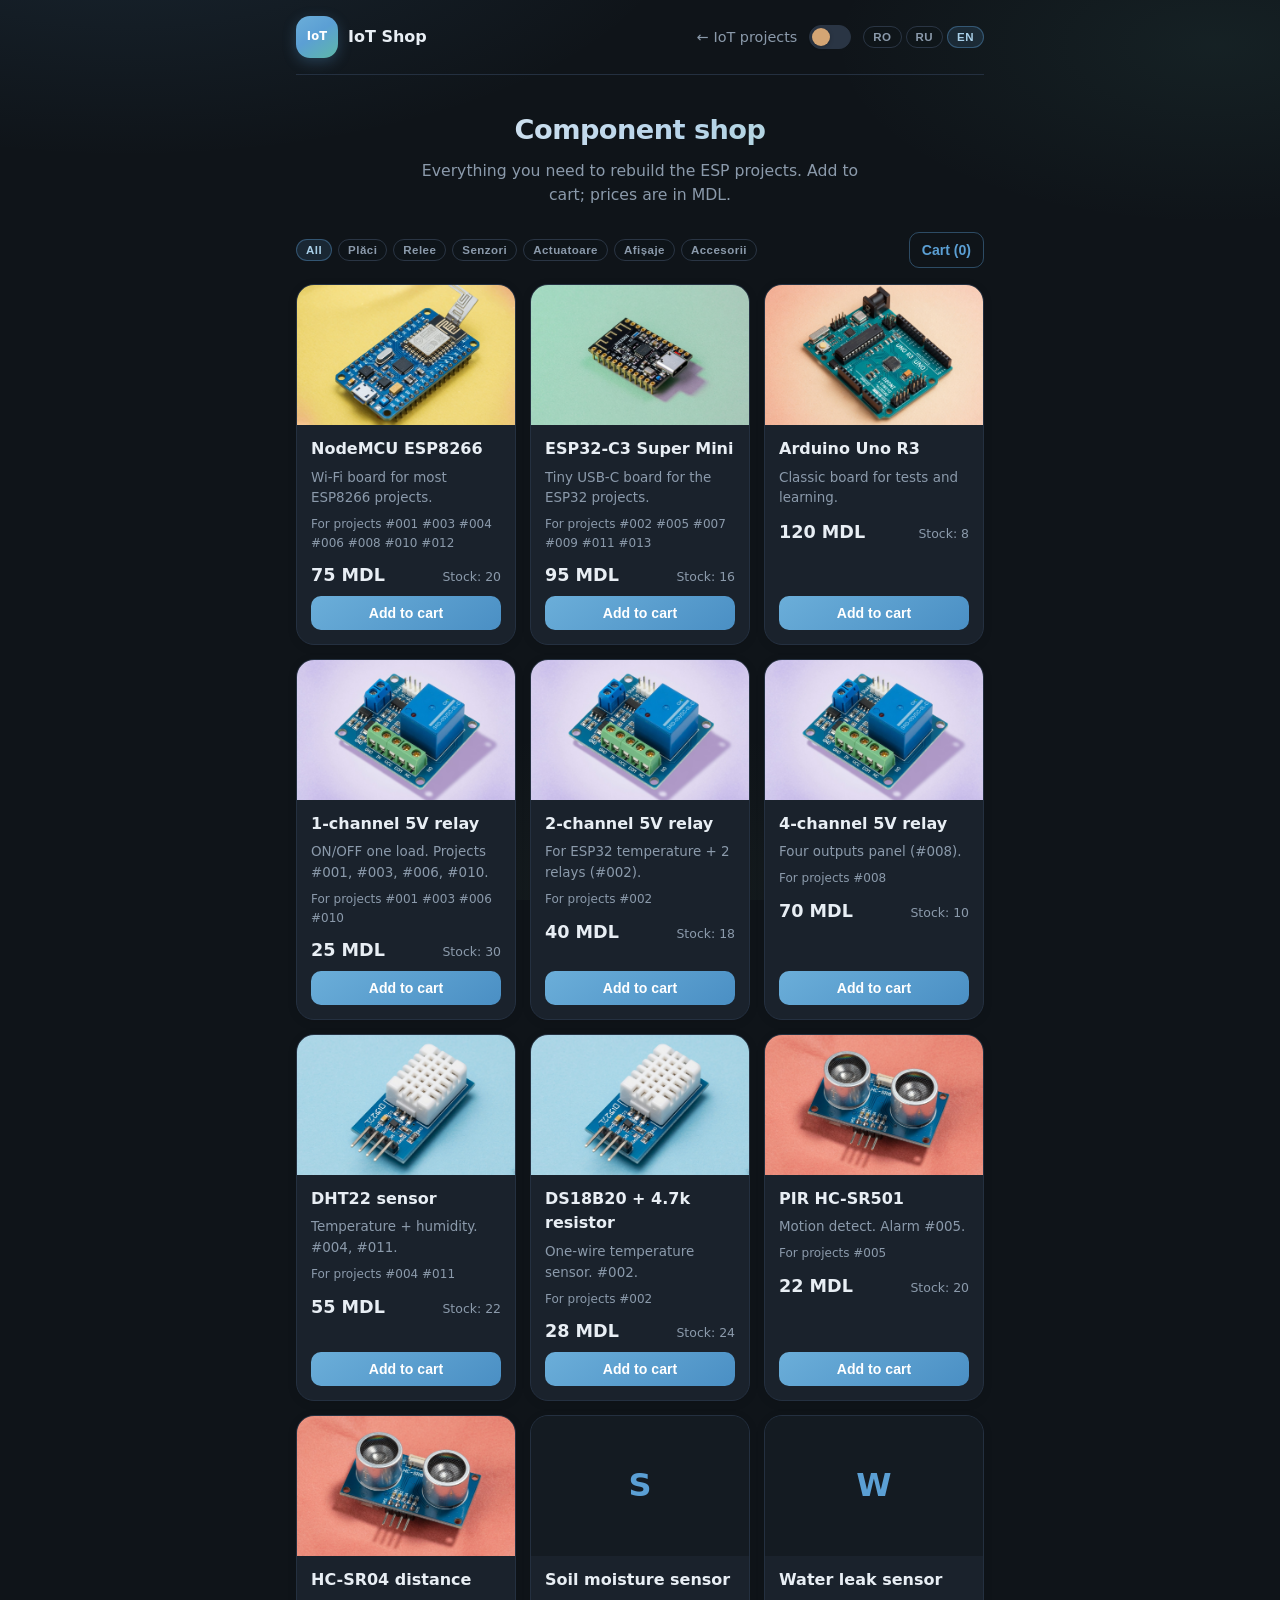
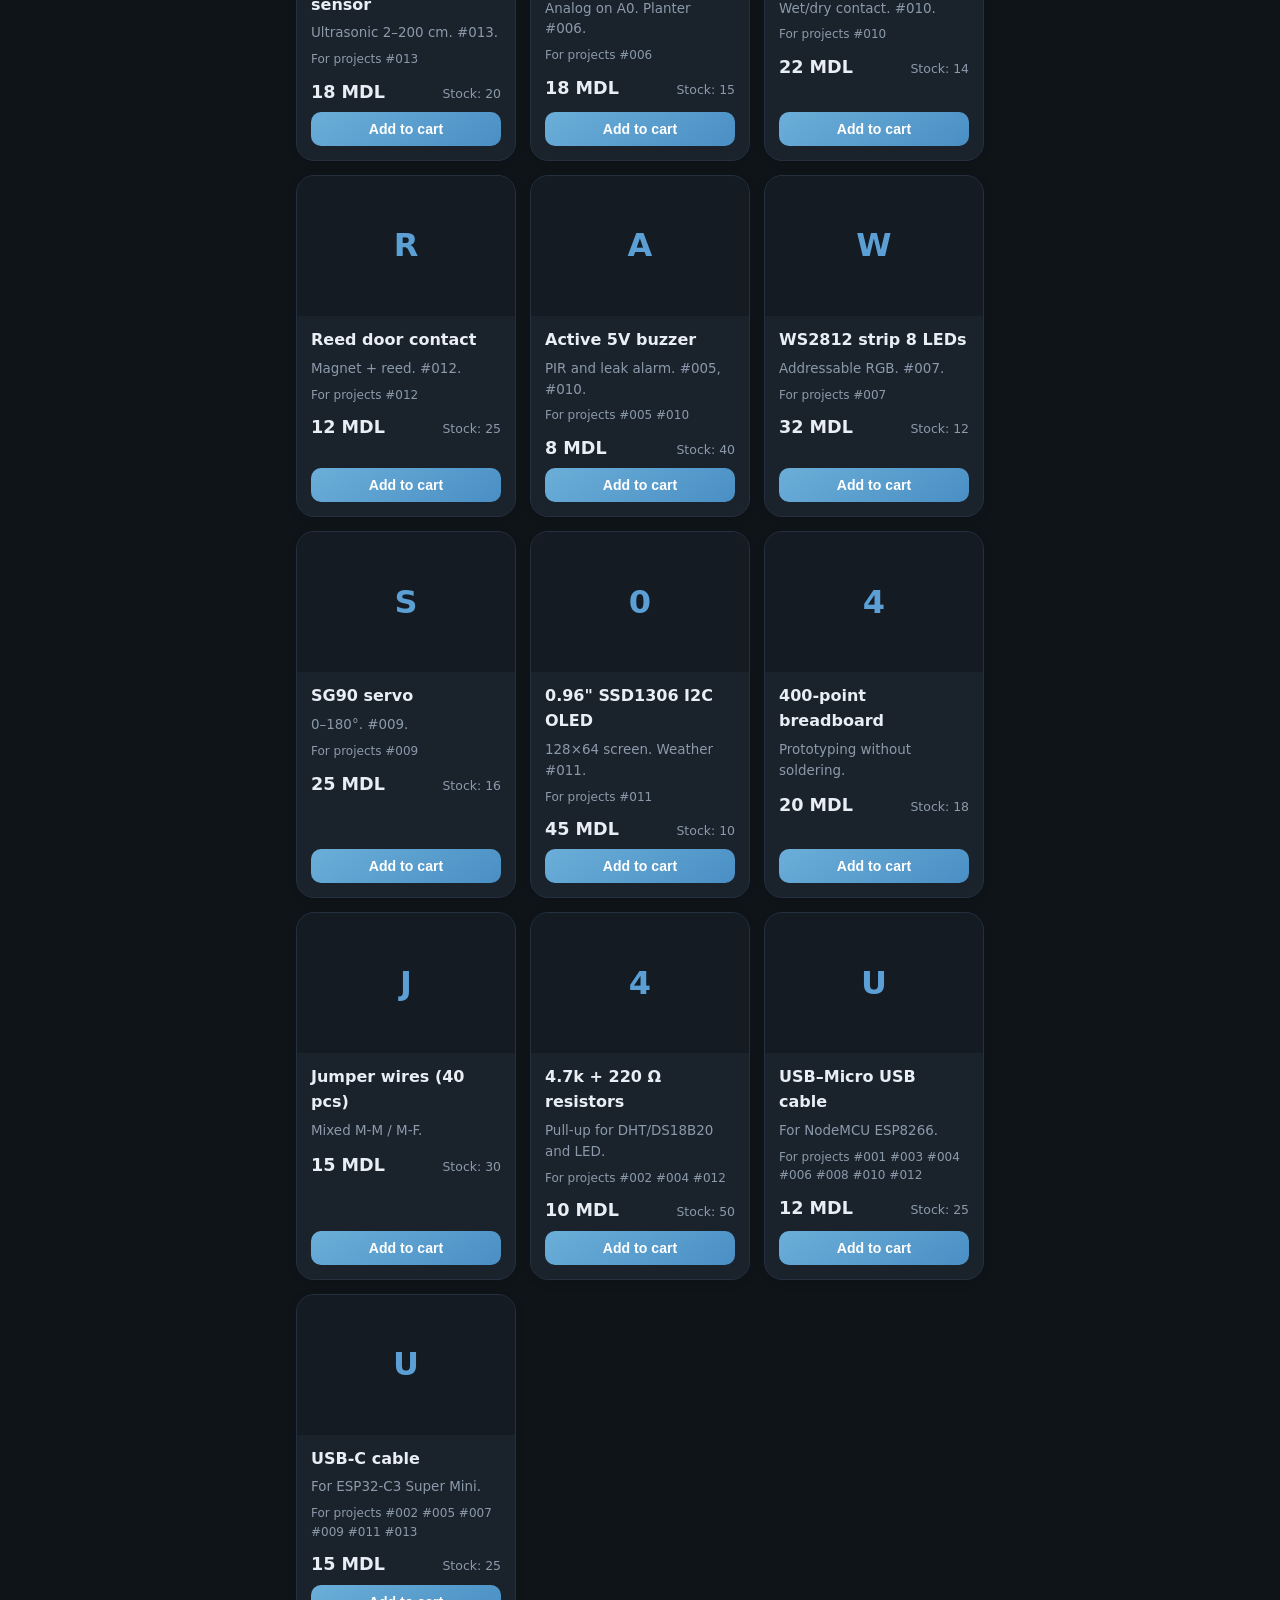
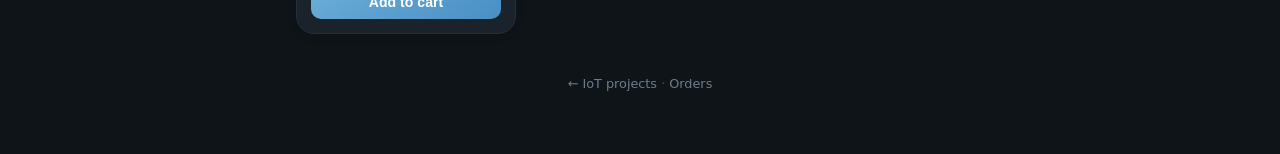
==== commit 8528e133: "Shop: pagina Comenzi cu parola si WhatsApp" ====
--- a/shop/index.html
+++ b/shop/index.html
@@ -26,6 +26,7 @@
   <div class="wrap">
     <header id="site-header"></header>
 
+    <div id="view-shop" class="view active">
     <section class="hero">
       <h1 data-i18n="shopTitle">Magazin componente</h1>
       <p data-i18n="shopLead">Tot ce-ți trebuie ca să reproduci proiectele ESP. Adaugi în coș, prețurile sunt în lei (MDL).</p>
@@ -61,14 +62,33 @@
       </form>
       <p class="num-hint" id="order-ok" hidden></p>
     </div>
+    </div>
+
+    <div id="view-orders" class="view">
+      <section class="hero">
+        <h1 data-i18n="ordersTitle">Comenzi</h1>
+        <p data-i18n="ordersLead">Comenzile date pe acest telefon/PC. Parolă: aceeași ca la Manager.</p>
+      </section>
+      <div class="num-box admin-box" id="orders-gate">
+        <label for="orders-pass" data-i18n="adminPassLabel">Parolă</label>
+        <div class="num-row">
+          <input id="orders-pass" type="password" autocomplete="current-password" />
+          <button type="button" id="btn-orders-ok" data-i18n="open">Deschide</button>
+        </div>
+        <p class="num-error" id="orders-error"></p>
+      </div>
+      <div id="orders-list" class="hidden"></div>
+    </div>
 
     <p class="foot">
       <a href="/" data-i18n="shopBack">← Proiecte IoT</a>
+      <span class="foot-sep"> · </span>
+      <a href="#/comenzi" data-i18n="ordersLink">Comenzi</a>
     </p>
   </div>
 
   <script src="/shop-data.js"></script>
-  <script src="/i18n.js?v=3"></script>
-  <script src="/shop/shop.js?v=2"></script>
+  <script src="/i18n.js?v=4"></script>
+  <script src="/shop/shop.js?v=3"></script>
 </body>
 </html>
